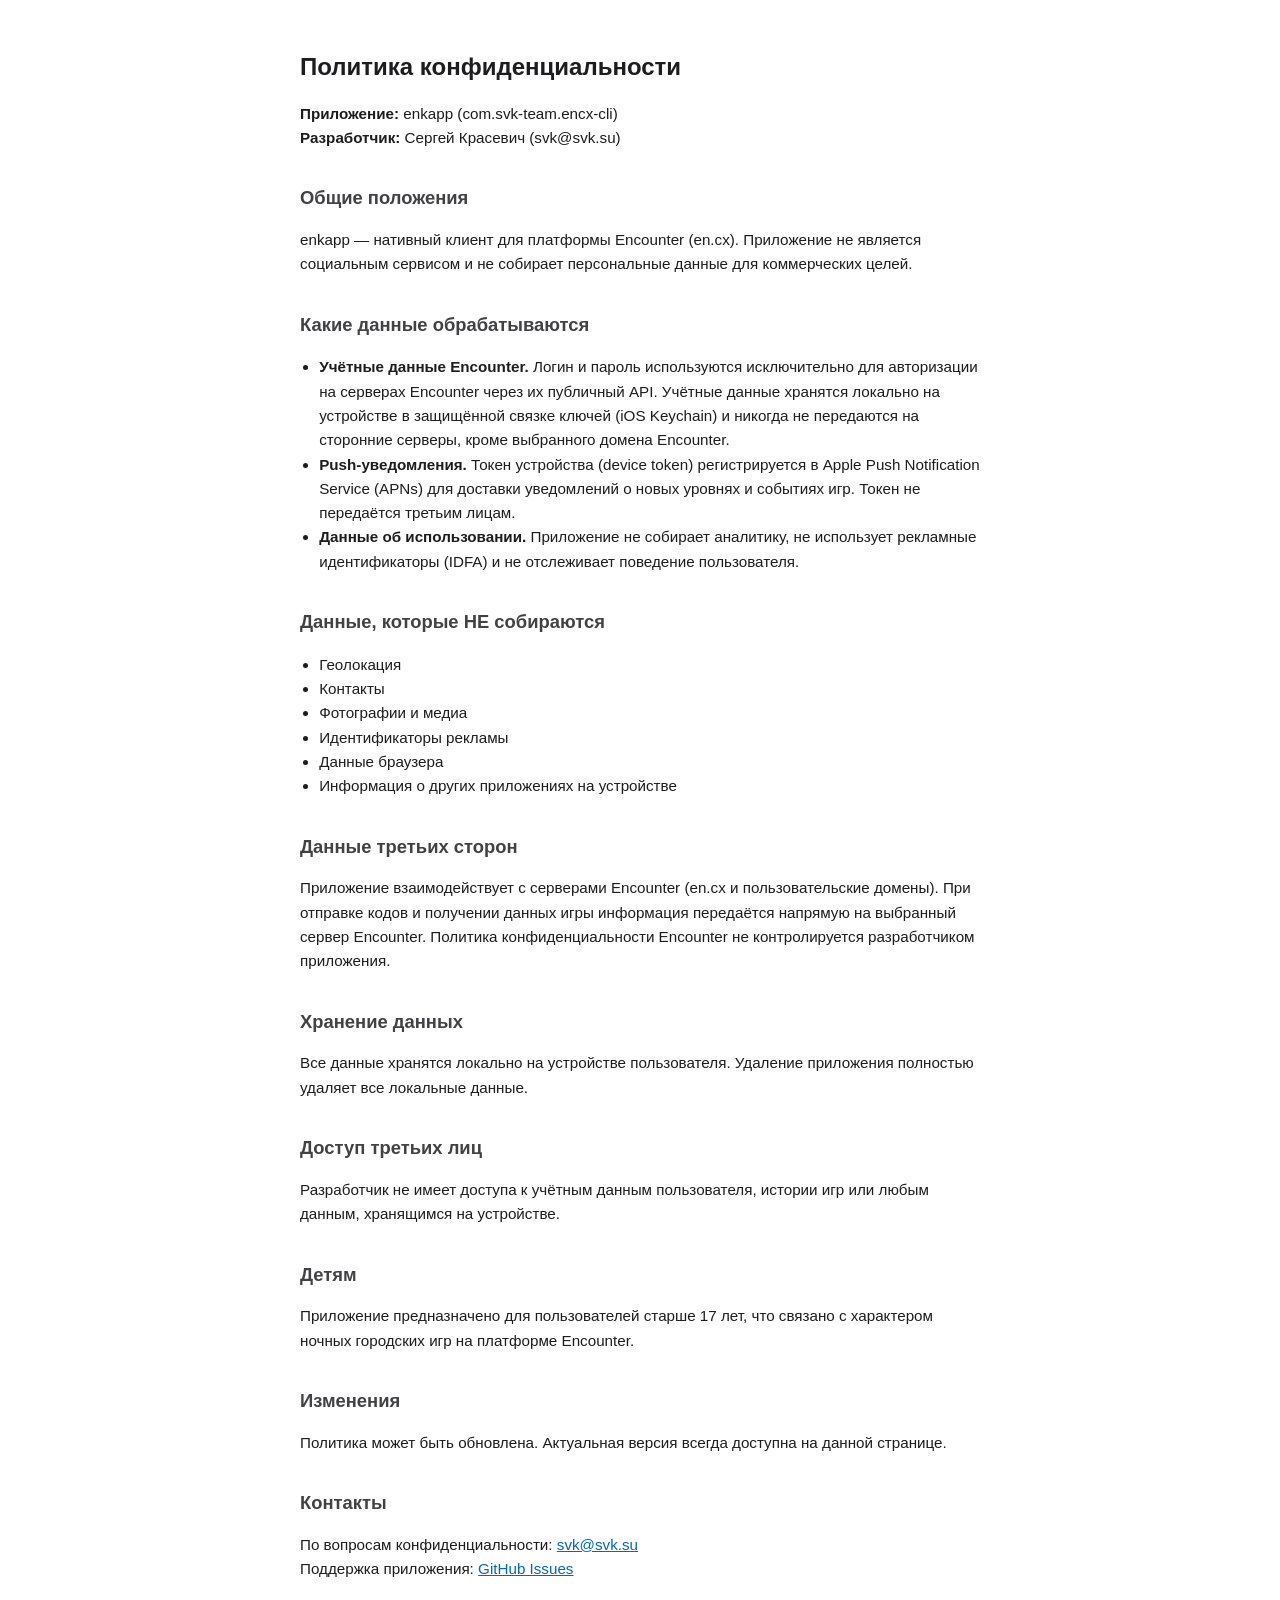
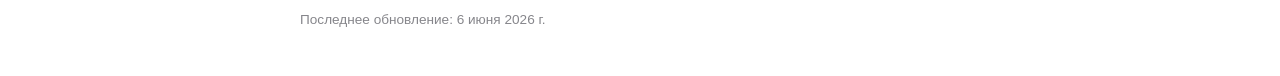
==== docs/privacy.html @ b742d7d7 "Add privacy policy page for App Store review - docs/privacy.html: Russian privacy policy covering da" ====
<!DOCTYPE html>
<html lang="ru">
<head>
  <meta charset="UTF-8">
  <meta name="viewport" content="width=device-width, initial-scale=1.0">
  <title>Политика конфиденциальности — enkapp</title>
  <style>
    body { font-family: -apple-system, BlinkMacSystemFont, 'Segoe UI', Roboto, sans-serif; max-width: 680px; margin: 0 auto; padding: 32px 16px; color: #1d1d1f; line-height: 1.6; }
    h1 { font-size: 1.5em; margin-bottom: 0.3em; }
    h2 { font-size: 1.15em; margin-top: 1.8em; color: #424245; }
    p, li { font-size: 0.95em; }
    ul { padding-left: 1.2em; }
    .updated { color: #86868b; font-size: 0.85em; margin-top: 2em; }
    a { color: #0066cc; }
  </style>
</head>
<body>
  <h1>Политика конфиденциальности</h1>
  <p><strong>Приложение:</strong> enkapp (com.svk-team.encx-cli)<br>
  <strong>Разработчик:</strong> Сергей Красевич (svk@svk.su)</p>

  <h2>Общие положения</h2>
  <p>enkapp — нативный клиент для платформы Encounter (en.cx). Приложение не является социальным сервисом и не собирает персональные данные для коммерческих целей.</p>

  <h2>Какие данные обрабатываются</h2>
  <ul>
    <li><strong>Учётные данные Encounter.</strong> Логин и пароль используются исключительно для авторизации на серверах Encounter через их публичный API. Учётные данные хранятся локально на устройстве в защищённой связке ключей (iOS Keychain) и никогда не передаются на сторонние серверы, кроме выбранного домена Encounter.</li>
    <li><strong>Push-уведомления.</strong> Токен устройства (device token) регистрируется в Apple Push Notification Service (APNs) для доставки уведомлений о новых уровнях и событиях игр. Токен не передаётся третьим лицам.</li>
    <li><strong>Данные об использовании.</strong> Приложение не собирает аналитику, не использует рекламные идентификаторы (IDFA) и не отслеживает поведение пользователя.</li>
  </ul>

  <h2>Данные, которые НЕ собираются</h2>
  <ul>
    <li>Геолокация</li>
    <li>Контакты</li>
    <li>Фотографии и медиа</li>
    <li>Идентификаторы рекламы</li>
    <li>Данные браузера</li>
    <li>Информация о других приложениях на устройстве</li>
  </ul>

  <h2>Данные третьих сторон</h2>
  <p>Приложение взаимодействует с серверами Encounter (en.cx и пользовательские домены). При отправке кодов и получении данных игры информация передаётся напрямую на выбранный сервер Encounter. Политика конфиденциальности Encounter не контролируется разработчиком приложения.</p>

  <h2>Хранение данных</h2>
  <p>Все данные хранятся локально на устройстве пользователя. Удаление приложения полностью удаляет все локальные данные.</p>

  <h2>Доступ третьих лиц</h2>
  <p>Разработчик не имеет доступа к учётным данным пользователя, истории игр или любым данным, хранящимся на устройстве.</p>

  <h2>Детям</h2>
  <p>Приложение предназначено для пользователей старше 17 лет, что связано с характером ночных городских игр на платформе Encounter.</p>

  <h2>Изменения</h2>
  <p>Политика может быть обновлена. Актуальная версия всегда доступна на данной странице.</p>

  <h2>Контакты</h2>
  <p>По вопросам конфиденциальности: <a href="mailto:svk@svk.su">svk@svk.su</a><br>
  Поддержка приложения: <a href="https://github.com/skrashevich/enkapp/issues">GitHub Issues</a></p>

  <p class="updated">Последнее обновление: 6 июня 2026 г.</p>
</body>
</html>
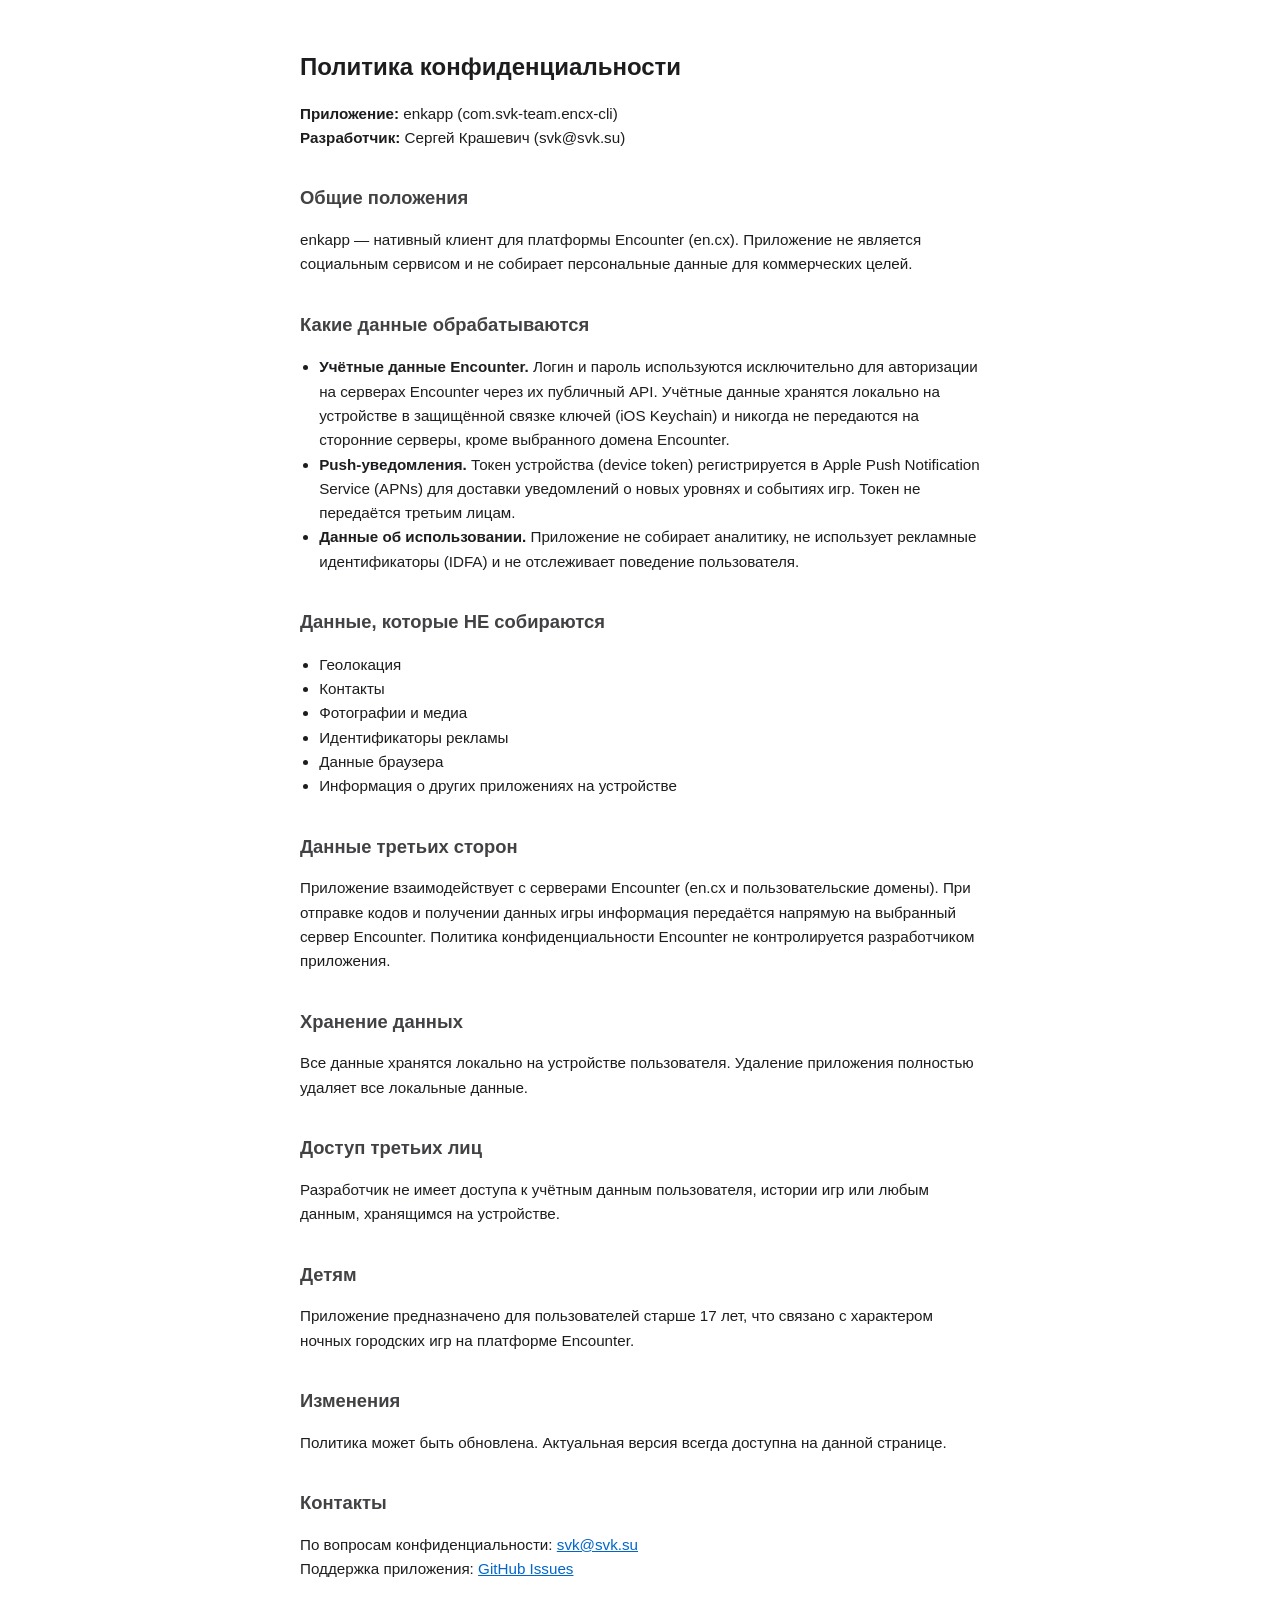
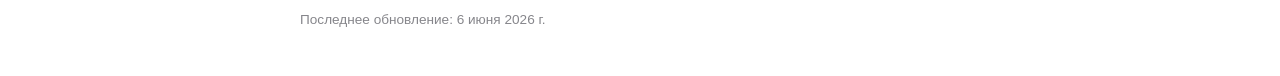
==== commit f0afc938: "Fix surname typo in privacy policy" ====
--- a/docs/privacy.html
+++ b/docs/privacy.html
@@ -17,7 +17,7 @@
 <body>
   <h1>Политика конфиденциальности</h1>
   <p><strong>Приложение:</strong> enkapp (com.svk-team.encx-cli)<br>
-  <strong>Разработчик:</strong> Сергей Красевич (svk@svk.su)</p>
+  <strong>Разработчик:</strong> Сергей Крашевич (svk@svk.su)</p>
 
   <h2>Общие положения</h2>
   <p>enkapp — нативный клиент для платформы Encounter (en.cx). Приложение не является социальным сервисом и не собирает персональные данные для коммерческих целей.</p>
